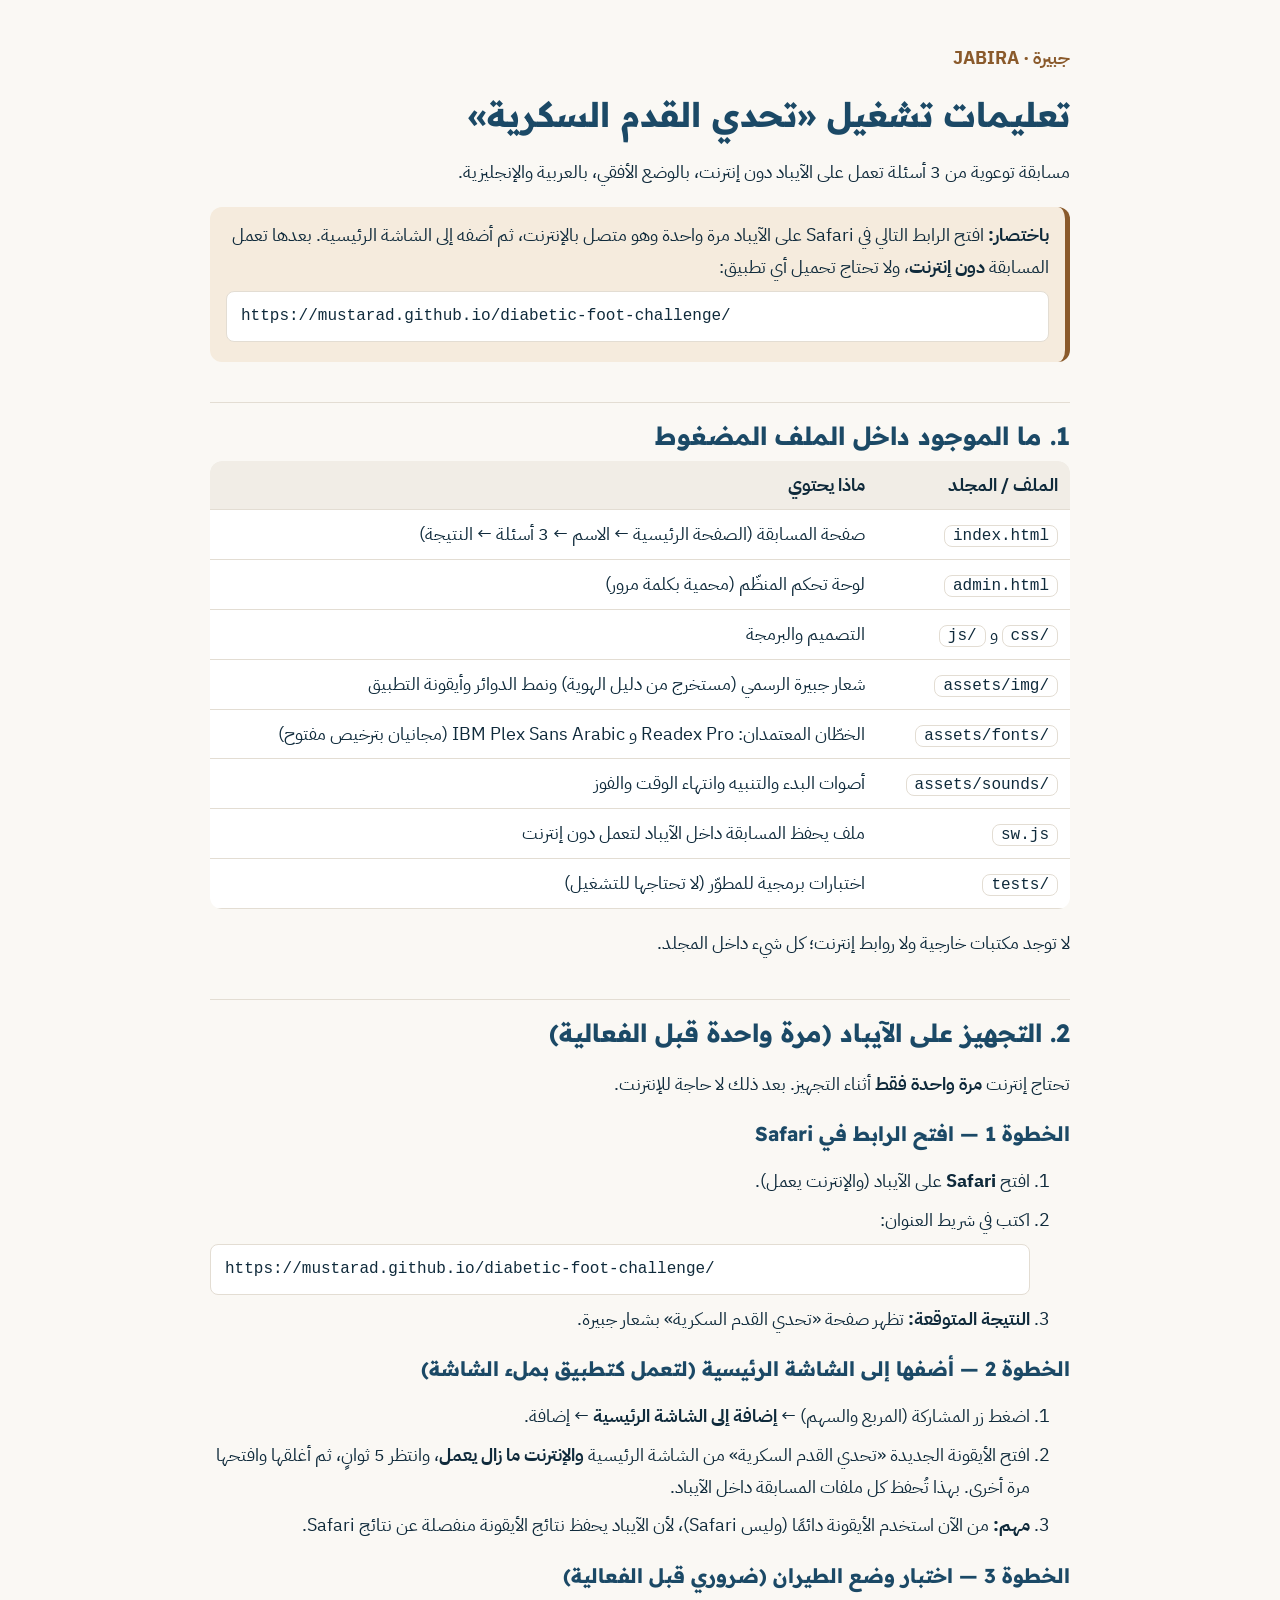
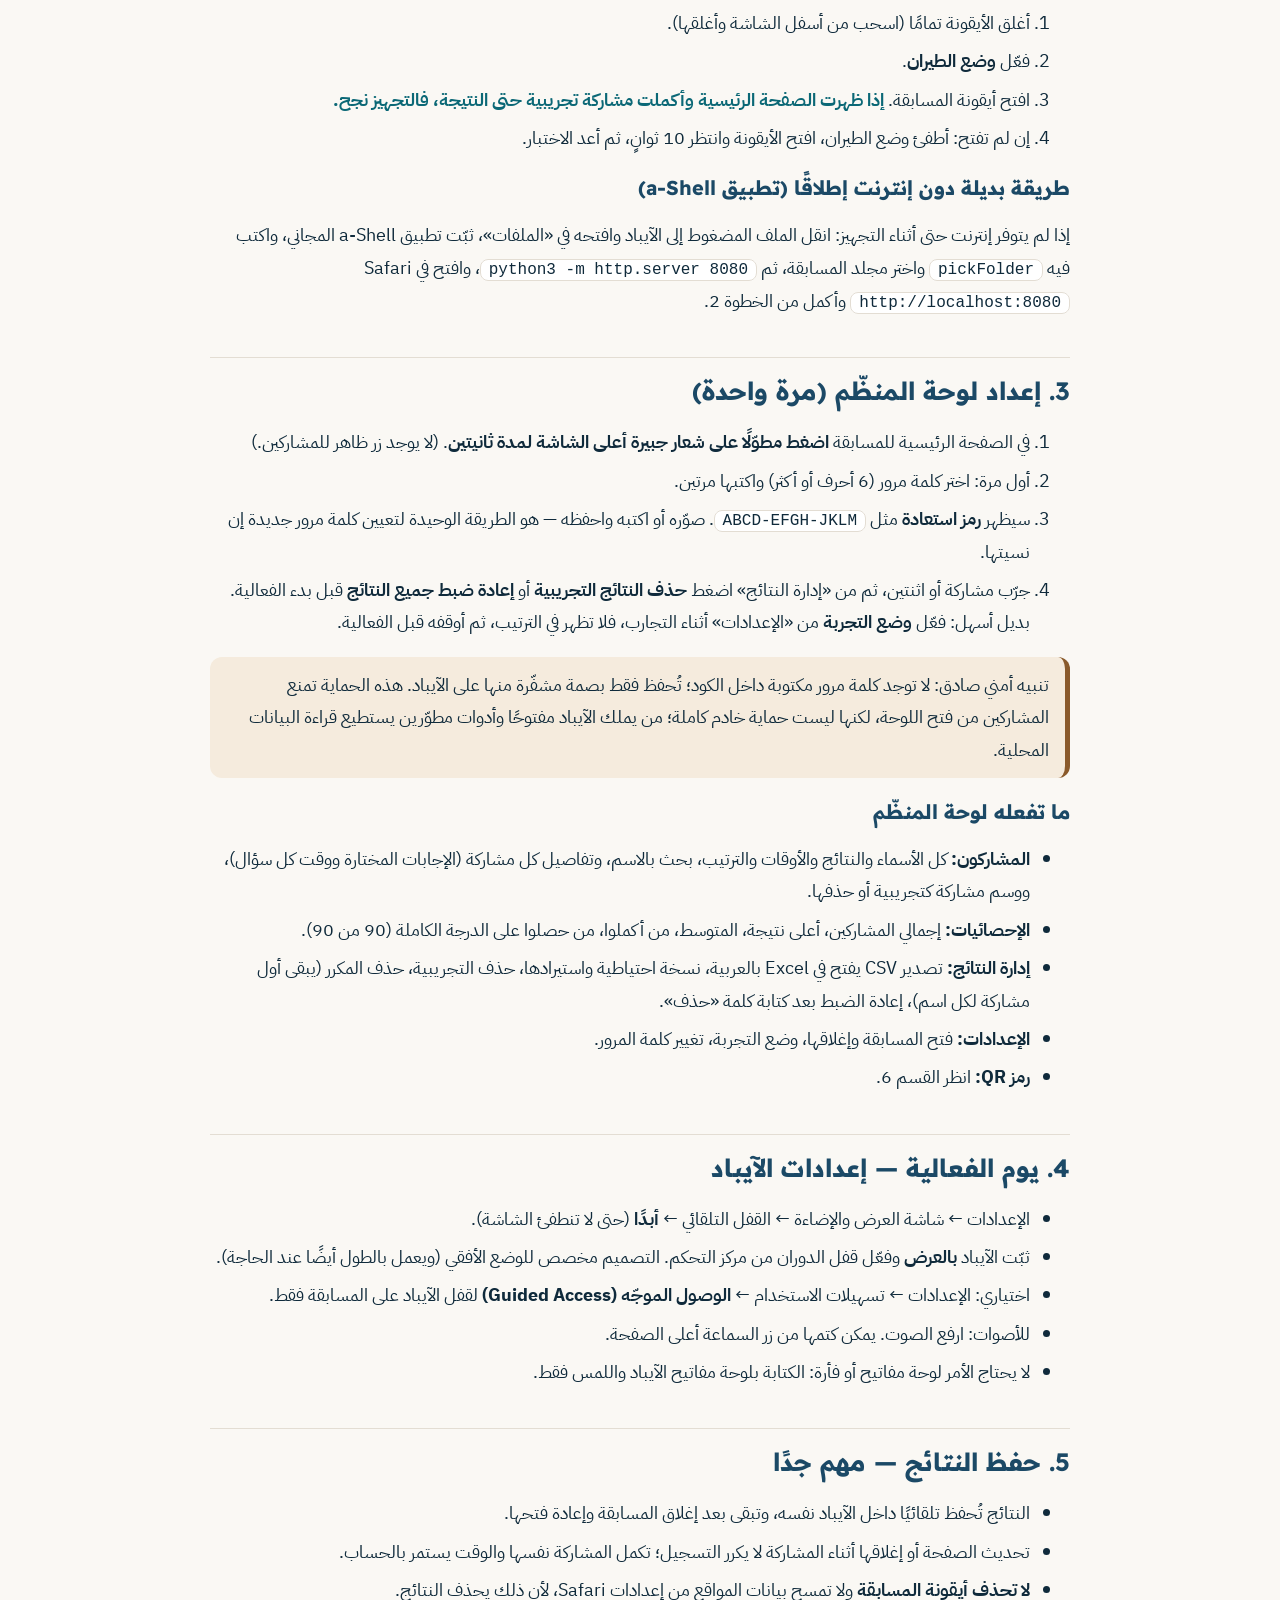
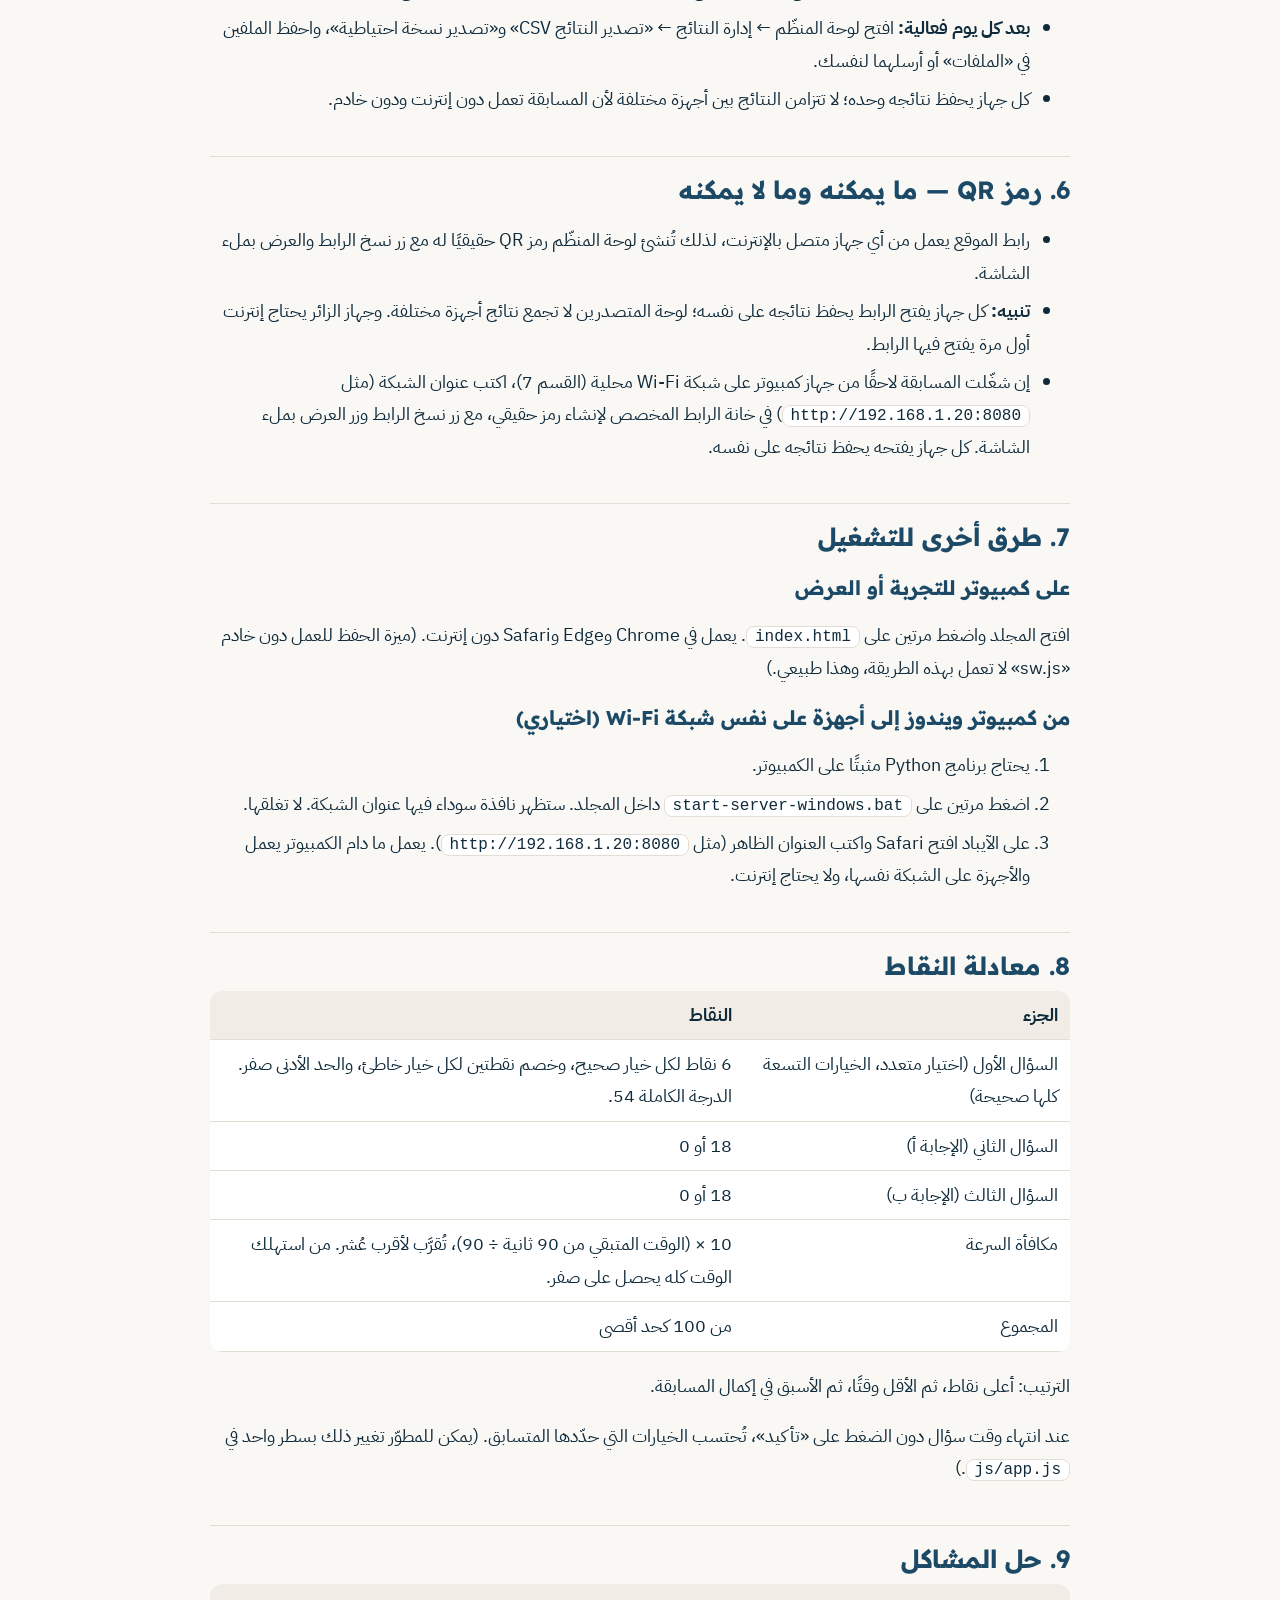
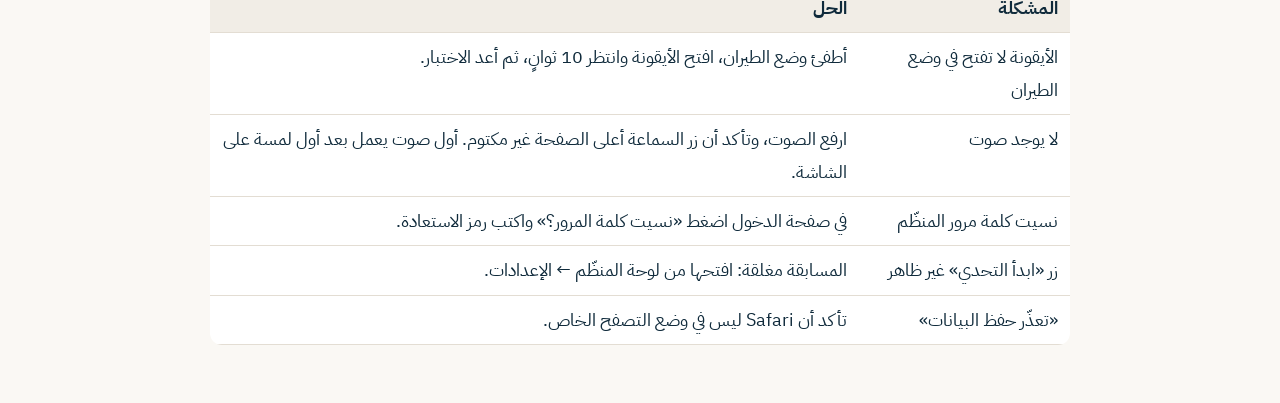
==== تعليمات-التشغيل.html @ d50e0507 "Diabetic Foot Challenge: offline iPad quiz (JABIRA identity) Co-Authored-By: Claude Opus 5.5 <norepl" ====
<!doctype html>
<html lang="ar" dir="rtl">
<head>
<meta charset="utf-8">
<meta name="viewport" content="width=device-width, initial-scale=1">
<title>تعليمات تشغيل تحدي القدم السكرية</title>
<style>
  @font-face { font-family: 'IBM Plex Sans Arabic'; src: url('assets/fonts/IBMPlexSansArabic-Regular.ttf'); font-weight: 400; }
  @font-face { font-family: 'IBM Plex Sans Arabic'; src: url('assets/fonts/IBMPlexSansArabic-Bold.ttf'); font-weight: 700; }
  @font-face { font-family: 'Readex Pro'; src: url('assets/fonts/ReadexPro-Variable.ttf'); font-weight: 160 700; }
  :root { --navy:#1B4966; --ink:#0F2A3B; --leather:#8A5A2B; --sand:#FAF8F4; --sand2:#F1EDE6; --line:#E3DDD3; }
  body { margin:0; background:var(--sand); color:var(--ink); font:18px/1.8 'IBM Plex Sans Arabic', system-ui, sans-serif; }
  .wrap { max-width: 860px; margin: 0 auto; padding: 24px 16px 64px; }
  h1, h2, h3 { font-family:'Readex Pro','IBM Plex Sans Arabic',sans-serif; color:var(--navy); line-height:1.35; }
  h1 { font-size: 34px; margin: 8px 0 4px; }
  h2 { font-size: 25px; margin: 40px 0 8px; padding-top: 16px; border-top: 1px solid var(--line); }
  h3 { font-size: 20px; margin: 20px 0 4px; }
  .eyebrow { color: var(--leather); font-weight: 700; }
  ol li, ul li { margin: 6px 0; }
  code, .cmd { direction: ltr; unicode-bidi: isolate; font-family: Menlo, Consolas, monospace; background: #fff; border: 1px solid var(--line); border-radius: 8px; padding: 1px 8px; font-size: 16px; }
  .cmd { display: block; padding: 10px 14px; margin: 8px 0; text-align: left; }
  .box { background:#fff; border:1px solid var(--line); border-radius: 16px; padding: 14px 18px; margin: 12px 0; }
  .note { background: #F5EBDD; border-inline-start: 5px solid var(--leather); border-radius: 12px; padding: 12px 16px; margin: 12px 0; }
  .ok { color: #0B6876; font-weight: 700; }
  table { border-collapse: collapse; width: 100%; background:#fff; border-radius: 12px; overflow: hidden; }
  td, th { border-bottom: 1px solid var(--line); padding: 8px 12px; text-align: start; vertical-align: top; }
  th { background: var(--sand2); }
</style>
</head>
<body><div class="wrap">

<p class="eyebrow">جبيرة · JABIRA</p>
<h1>تعليمات تشغيل «تحدي القدم السكرية»</h1>
<p>مسابقة توعوية من 3 أسئلة تعمل على الآيباد دون إنترنت، بالوضع الأفقي، بالعربية والإنجليزية.</p>

<div class="note"><strong>باختصار:</strong> افتح الرابط التالي في Safari على الآيباد مرة واحدة وهو متصل بالإنترنت، ثم أضفه إلى الشاشة الرئيسية. بعدها تعمل المسابقة <strong>دون إنترنت</strong>، ولا تحتاج تحميل أي تطبيق:<br><span class="cmd">https://mustarad.github.io/diabetic-foot-challenge/</span></div>

<h2>1. ما الموجود داخل الملف المضغوط</h2>
<table>
  <tr><th>الملف / المجلد</th><th>ماذا يحتوي</th></tr>
  <tr><td><code>index.html</code></td><td>صفحة المسابقة (الصفحة الرئيسية ← الاسم ← 3 أسئلة ← النتيجة)</td></tr>
  <tr><td><code>admin.html</code></td><td>لوحة تحكم المنظّم (محمية بكلمة مرور)</td></tr>
  <tr><td><code>css/</code> و <code>js/</code></td><td>التصميم والبرمجة</td></tr>
  <tr><td><code>assets/img/</code></td><td>شعار جبيرة الرسمي (مستخرج من دليل الهوية) ونمط الدوائر وأيقونة التطبيق</td></tr>
  <tr><td><code>assets/fonts/</code></td><td>الخطّان المعتمدان: Readex Pro و IBM Plex Sans Arabic (مجانيان بترخيص مفتوح)</td></tr>
  <tr><td><code>assets/sounds/</code></td><td>أصوات البدء والتنبيه وانتهاء الوقت والفوز</td></tr>
  <tr><td><code>sw.js</code></td><td>ملف يحفظ المسابقة داخل الآيباد لتعمل دون إنترنت</td></tr>
  <tr><td><code>tests/</code></td><td>اختبارات برمجية للمطوّر (لا تحتاجها للتشغيل)</td></tr>
</table>
<p>لا توجد مكتبات خارجية ولا روابط إنترنت؛ كل شيء داخل المجلد.</p>

<h2>2. التجهيز على الآيباد (مرة واحدة قبل الفعالية)</h2>
<p>تحتاج إنترنت <strong>مرة واحدة فقط</strong> أثناء التجهيز. بعد ذلك لا حاجة للإنترنت.</p>

<h3>الخطوة 1 — افتح الرابط في Safari</h3>
<ol>
  <li>افتح <strong>Safari</strong> على الآيباد (والإنترنت يعمل).</li>
  <li>اكتب في شريط العنوان:
    <span class="cmd">https://mustarad.github.io/diabetic-foot-challenge/</span></li>
  <li><strong>النتيجة المتوقعة:</strong> تظهر صفحة «تحدي القدم السكرية» بشعار جبيرة.</li>
</ol>

<h3>الخطوة 2 — أضفها إلى الشاشة الرئيسية (لتعمل كتطبيق بملء الشاشة)</h3>
<ol>
  <li>اضغط زر المشاركة (المربع والسهم) ← <strong>إضافة إلى الشاشة الرئيسية</strong> ← إضافة.</li>
  <li>افتح الأيقونة الجديدة «تحدي القدم السكرية» من الشاشة الرئيسية <strong>والإنترنت ما زال يعمل</strong>، وانتظر 5 ثوانٍ، ثم أغلقها وافتحها مرة أخرى. بهذا تُحفظ كل ملفات المسابقة داخل الآيباد.</li>
  <li><strong>مهم:</strong> من الآن استخدم الأيقونة دائمًا (وليس Safari)، لأن الآيباد يحفظ نتائج الأيقونة منفصلة عن نتائج Safari.</li>
</ol>

<h3>الخطوة 3 — اختبار وضع الطيران (ضروري قبل الفعالية)</h3>
<ol>
  <li>أغلق الأيقونة تمامًا (اسحب من أسفل الشاشة وأغلقها).</li>
  <li>فعّل <strong>وضع الطيران</strong>.</li>
  <li>افتح أيقونة المسابقة. <span class="ok">إذا ظهرت الصفحة الرئيسية وأكملت مشاركة تجريبية حتى النتيجة، فالتجهيز نجح.</span></li>
  <li>إن لم تفتح: أطفئ وضع الطيران، افتح الأيقونة وانتظر 10 ثوانٍ، ثم أعد الاختبار.</li>
</ol>

<h3>طريقة بديلة دون إنترنت إطلاقًا (تطبيق a-Shell)</h3>
<p>إذا لم يتوفر إنترنت حتى أثناء التجهيز: انقل الملف المضغوط إلى الآيباد وافتحه في «الملفات»، ثبّت تطبيق a-Shell المجاني، واكتب فيه <code>pickFolder</code> واختر مجلد المسابقة، ثم <code>python3 -m http.server 8080</code>، وافتح في Safari <code>http://localhost:8080</code> وأكمل من الخطوة 2.</p>

<h2>3. إعداد لوحة المنظّم (مرة واحدة)</h2>
<ol>
  <li>في الصفحة الرئيسية للمسابقة <strong>اضغط مطوّلًا على شعار جبيرة أعلى الشاشة لمدة ثانيتين</strong>. (لا يوجد زر ظاهر للمشاركين.)</li>
  <li>أول مرة: اختر كلمة مرور (6 أحرف أو أكثر) واكتبها مرتين.</li>
  <li>سيظهر <strong>رمز استعادة</strong> مثل <code>ABCD-EFGH-JKLM</code>. صوّره أو اكتبه واحفظه — هو الطريقة الوحيدة لتعيين كلمة مرور جديدة إن نسيتها.</li>
  <li>جرّب مشاركة أو اثنتين، ثم من «إدارة النتائج» اضغط <strong>حذف النتائج التجريبية</strong> أو <strong>إعادة ضبط جميع النتائج</strong> قبل بدء الفعالية.
    <br>بديل أسهل: فعّل <strong>وضع التجربة</strong> من «الإعدادات» أثناء التجارب، فلا تظهر في الترتيب، ثم أوقفه قبل الفعالية.</li>
</ol>
<div class="note">تنبيه أمني صادق: لا توجد كلمة مرور مكتوبة داخل الكود؛ تُحفظ فقط بصمة مشفّرة منها على الآيباد. هذه الحماية تمنع المشاركين من فتح اللوحة، لكنها ليست حماية خادم كاملة؛ من يملك الآيباد مفتوحًا وأدوات مطوّرين يستطيع قراءة البيانات المحلية.</div>

<h3>ما تفعله لوحة المنظّم</h3>
<ul>
  <li><strong>المشاركون:</strong> كل الأسماء والنتائج والأوقات والترتيب، بحث بالاسم، وتفاصيل كل مشاركة (الإجابات المختارة ووقت كل سؤال)، ووسم مشاركة كتجريبية أو حذفها.</li>
  <li><strong>الإحصائيات:</strong> إجمالي المشاركين، أعلى نتيجة، المتوسط، من أكملوا، من حصلوا على الدرجة الكاملة (90 من 90).</li>
  <li><strong>إدارة النتائج:</strong> تصدير CSV يفتح في Excel بالعربية، نسخة احتياطية واستيرادها، حذف التجريبية، حذف المكرر (يبقى أول مشاركة لكل اسم)، إعادة الضبط بعد كتابة كلمة «حذف».</li>
  <li><strong>الإعدادات:</strong> فتح المسابقة وإغلاقها، وضع التجربة، تغيير كلمة المرور.</li>
  <li><strong>رمز QR:</strong> انظر القسم 6.</li>
</ul>

<h2>4. يوم الفعالية — إعدادات الآيباد</h2>
<ul>
  <li>الإعدادات ← شاشة العرض والإضاءة ← القفل التلقائي ← <strong>أبدًا</strong> (حتى لا تنطفئ الشاشة).</li>
  <li>ثبّت الآيباد <strong>بالعرض</strong> وفعّل قفل الدوران من مركز التحكم. التصميم مخصص للوضع الأفقي (ويعمل بالطول أيضًا عند الحاجة).</li>
  <li>اختياري: الإعدادات ← تسهيلات الاستخدام ← <strong>الوصول الموجّه (Guided Access)</strong> لقفل الآيباد على المسابقة فقط.</li>
  <li>للأصوات: ارفع الصوت. يمكن كتمها من زر السماعة أعلى الصفحة.</li>
  <li>لا يحتاج الأمر لوحة مفاتيح أو فأرة: الكتابة بلوحة مفاتيح الآيباد واللمس فقط.</li>
</ul>

<h2>5. حفظ النتائج — مهم جدًا</h2>
<ul>
  <li>النتائج تُحفظ تلقائيًا داخل الآيباد نفسه، وتبقى بعد إغلاق المسابقة وإعادة فتحها.</li>
  <li>تحديث الصفحة أو إغلاقها أثناء المشاركة لا يكرر التسجيل؛ تكمل المشاركة نفسها والوقت يستمر بالحساب.</li>
  <li><strong>لا تحذف أيقونة المسابقة</strong> ولا تمسح بيانات المواقع من إعدادات Safari، لأن ذلك يحذف النتائج.</li>
  <li><strong>بعد كل يوم فعالية:</strong> افتح لوحة المنظّم ← إدارة النتائج ← «تصدير النتائج CSV» و«تصدير نسخة احتياطية»، واحفظ الملفين في «الملفات» أو أرسلهما لنفسك.</li>
  <li>كل جهاز يحفظ نتائجه وحده؛ لا تتزامن النتائج بين أجهزة مختلفة لأن المسابقة تعمل دون إنترنت ودون خادم.</li>
</ul>

<h2>6. رمز QR — ما يمكنه وما لا يمكنه</h2>
<ul>
  <li>رابط الموقع يعمل من أي جهاز متصل بالإنترنت، لذلك تُنشئ لوحة المنظّم رمز QR حقيقيًا له مع زر نسخ الرابط والعرض بملء الشاشة.</li><li><strong>تنبيه:</strong> كل جهاز يفتح الرابط يحفظ نتائجه على نفسه؛ لوحة المتصدرين لا تجمع نتائج أجهزة مختلفة. وجهاز الزائر يحتاج إنترنت أول مرة يفتح فيها الرابط.</li>
  <li>إن شغّلت المسابقة لاحقًا من جهاز كمبيوتر على شبكة Wi-Fi محلية (القسم 7)، اكتب عنوان الشبكة (مثل <code>http://192.168.1.20:8080</code>) في خانة الرابط المخصص لإنشاء رمز حقيقي، مع زر نسخ الرابط وزر العرض بملء الشاشة. كل جهاز يفتحه يحفظ نتائجه على نفسه.</li>
</ul>

<h2>7. طرق أخرى للتشغيل</h2>
<h3>على كمبيوتر للتجربة أو العرض</h3>
<p>افتح المجلد واضغط مرتين على <code>index.html</code>. يعمل في Chrome وEdge وSafari دون إنترنت. (ميزة الحفظ للعمل دون خادم «sw.js» لا تعمل بهذه الطريقة، وهذا طبيعي.)</p>
<h3>من كمبيوتر ويندوز إلى أجهزة على نفس شبكة Wi-Fi (اختياري)</h3>
<ol>
  <li>يحتاج برنامج Python مثبتًا على الكمبيوتر.</li>
  <li>اضغط مرتين على <code>start-server-windows.bat</code> داخل المجلد. ستظهر نافذة سوداء فيها عنوان الشبكة. لا تغلقها.</li>
  <li>على الآيباد افتح Safari واكتب العنوان الظاهر (مثل <code>http://192.168.1.20:8080</code>). يعمل ما دام الكمبيوتر يعمل والأجهزة على الشبكة نفسها، ولا يحتاج إنترنت.</li>
</ol>

<h2>8. معادلة النقاط</h2>
<table>
  <tr><th>الجزء</th><th>النقاط</th></tr>
  <tr><td>السؤال الأول (اختيار متعدد، الخيارات التسعة كلها صحيحة)</td><td>6 نقاط لكل خيار صحيح، وخصم نقطتين لكل خيار خاطئ، والحد الأدنى صفر. الدرجة الكاملة 54.</td></tr>
  <tr><td>السؤال الثاني (الإجابة أ)</td><td>18 أو 0</td></tr>
  <tr><td>السؤال الثالث (الإجابة ب)</td><td>18 أو 0</td></tr>
  <tr><td>مكافأة السرعة</td><td>10 × (الوقت المتبقي من 90 ثانية ÷ 90)، تُقرَّب لأقرب عُشر. من استهلك الوقت كله يحصل على صفر.</td></tr>
  <tr><td>المجموع</td><td>من 100 كحد أقصى</td></tr>
</table>
<p>الترتيب: أعلى نقاط، ثم الأقل وقتًا، ثم الأسبق في إكمال المسابقة.</p>
<p>عند انتهاء وقت سؤال دون الضغط على «تأكيد»، تُحتسب الخيارات التي حدّدها المتسابق. (يمكن للمطوّر تغيير ذلك بسطر واحد في <code>js/app.js</code>.)</p>

<h2>9. حل المشاكل</h2>
<table>
  <tr><th>المشكلة</th><th>الحل</th></tr>
  <tr><td>الأيقونة لا تفتح في وضع الطيران</td><td>أطفئ وضع الطيران، افتح الأيقونة وانتظر 10 ثوانٍ، ثم أعد الاختبار.</td></tr>
  <tr><td>لا يوجد صوت</td><td>ارفع الصوت، وتأكد أن زر السماعة أعلى الصفحة غير مكتوم. أول صوت يعمل بعد أول لمسة على الشاشة.</td></tr>
  <tr><td>نسيت كلمة مرور المنظّم</td><td>في صفحة الدخول اضغط «نسيت كلمة المرور؟» واكتب رمز الاستعادة.</td></tr>
  <tr><td>زر «ابدأ التحدي» غير ظاهر</td><td>المسابقة مغلقة: افتحها من لوحة المنظّم ← الإعدادات.</td></tr>
  <tr><td>«تعذّر حفظ البيانات»</td><td>تأكد أن Safari ليس في وضع التصفح الخاص.</td></tr>
</table>

</div></body>
</html>
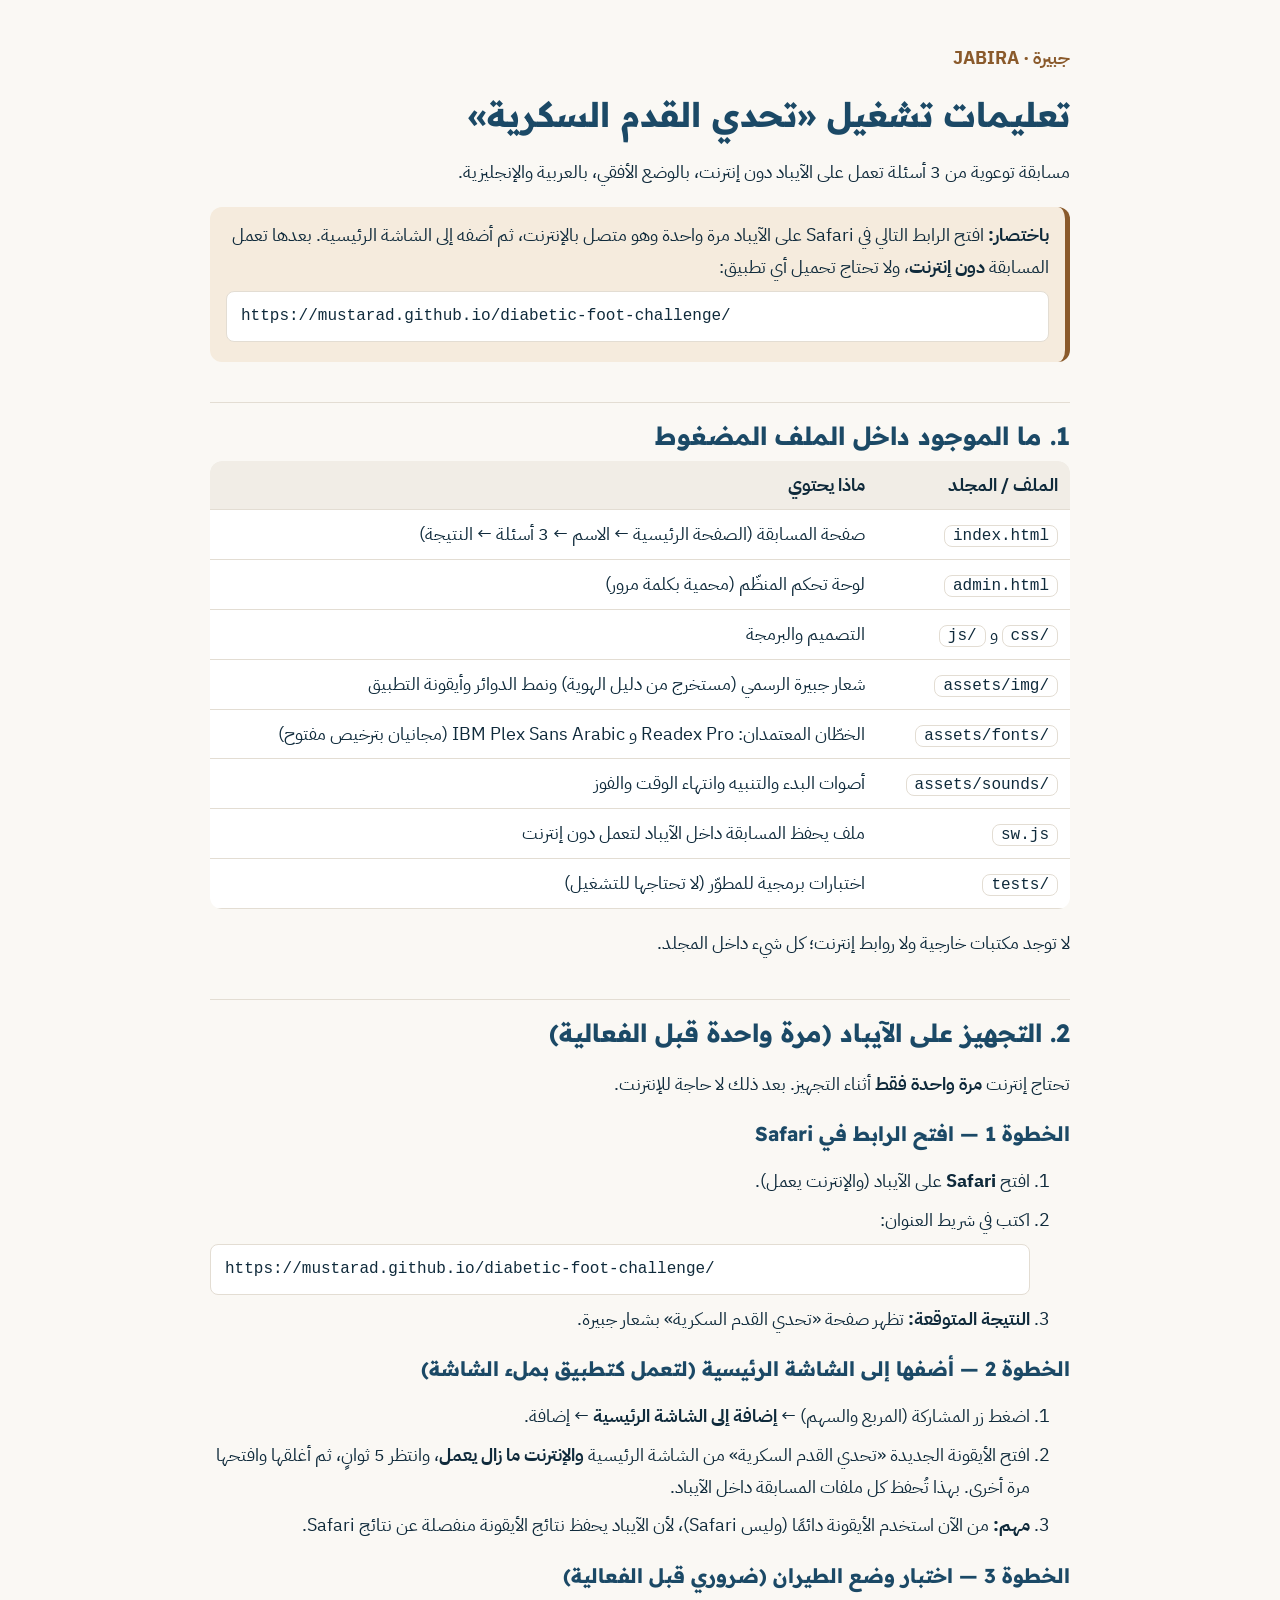
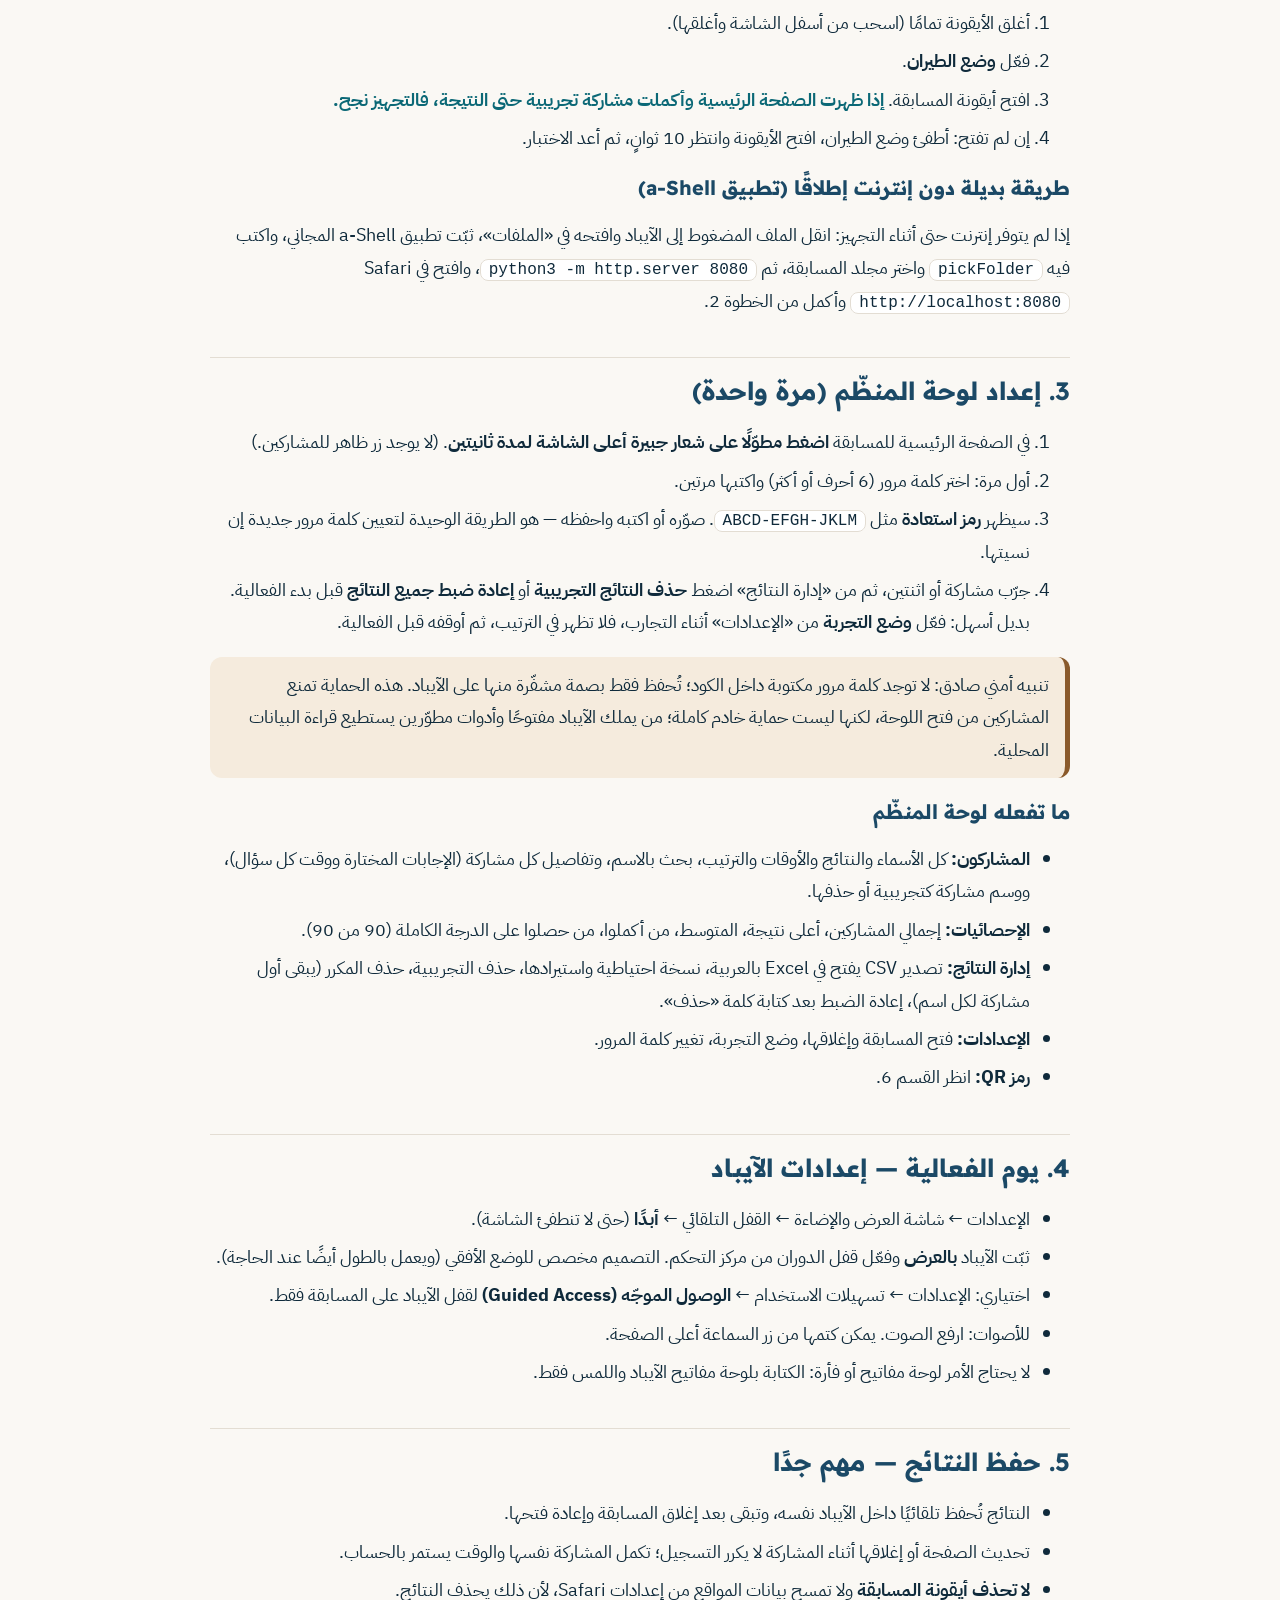
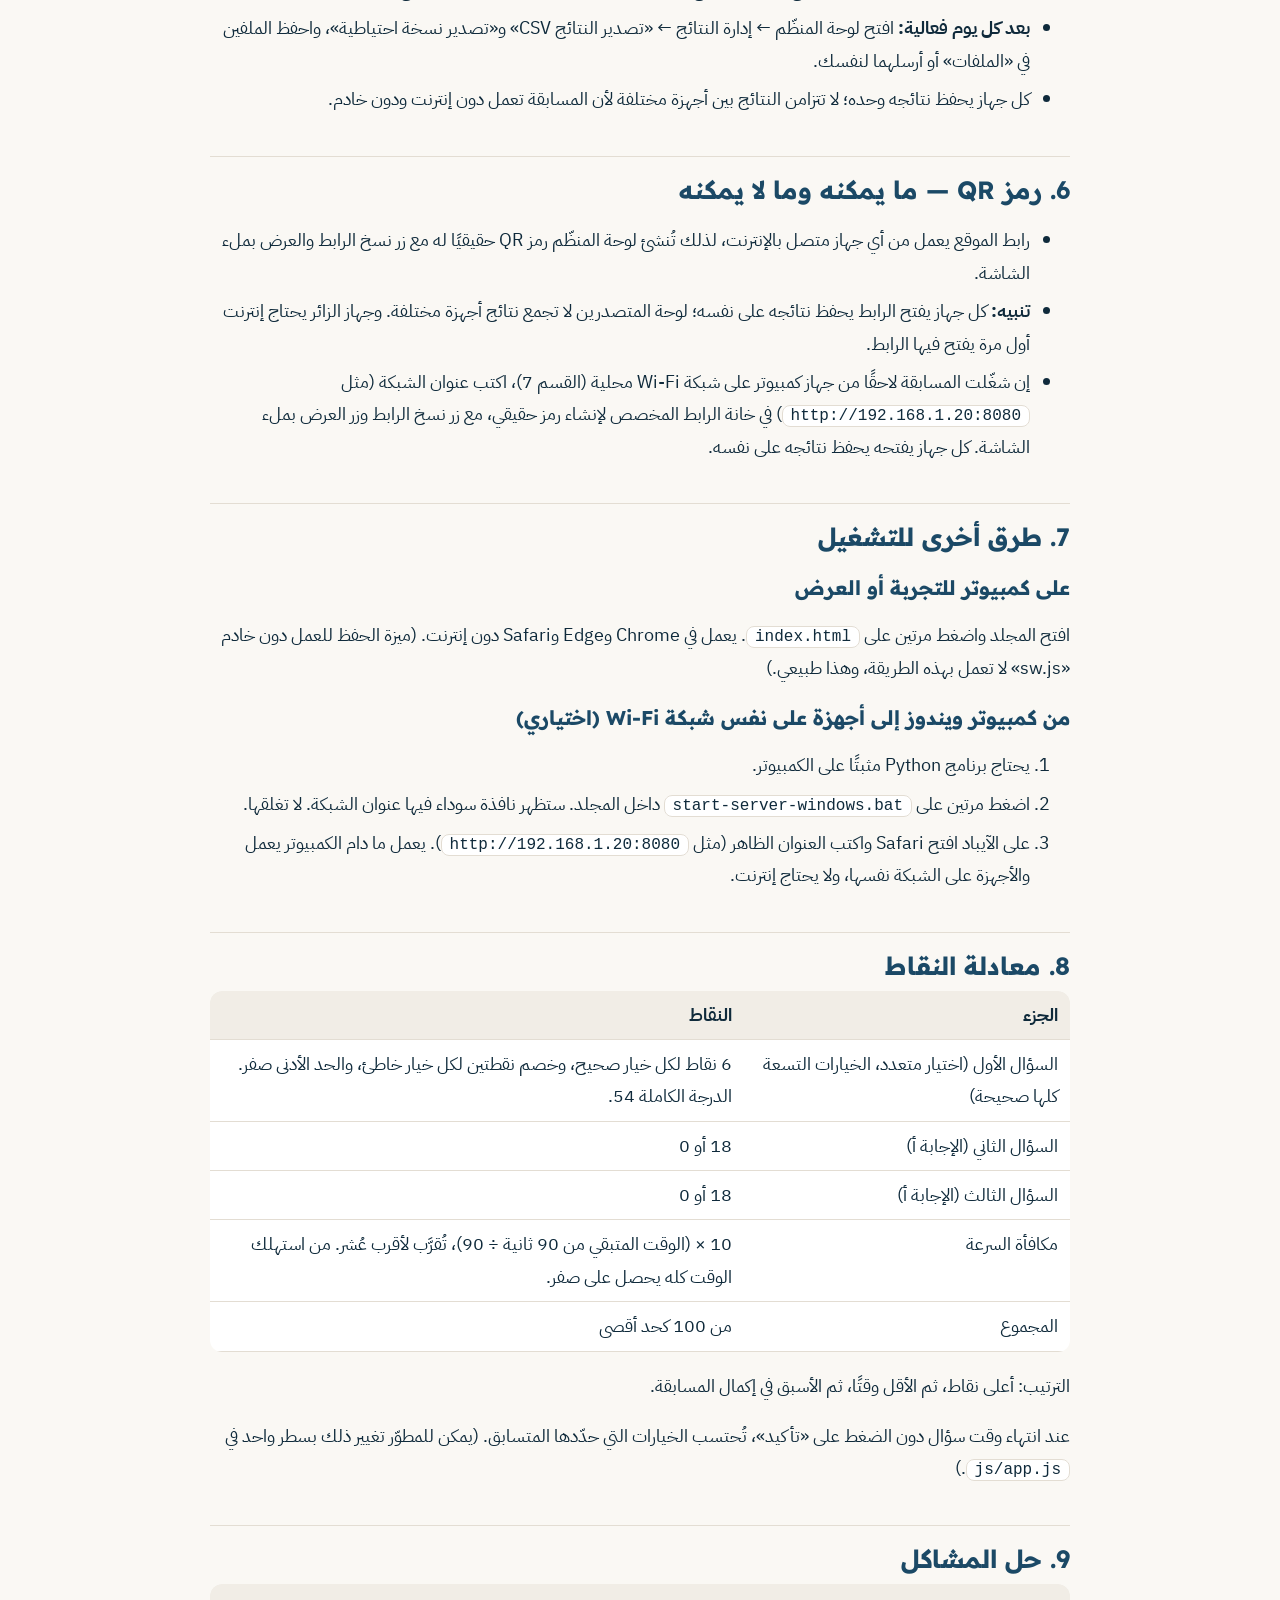
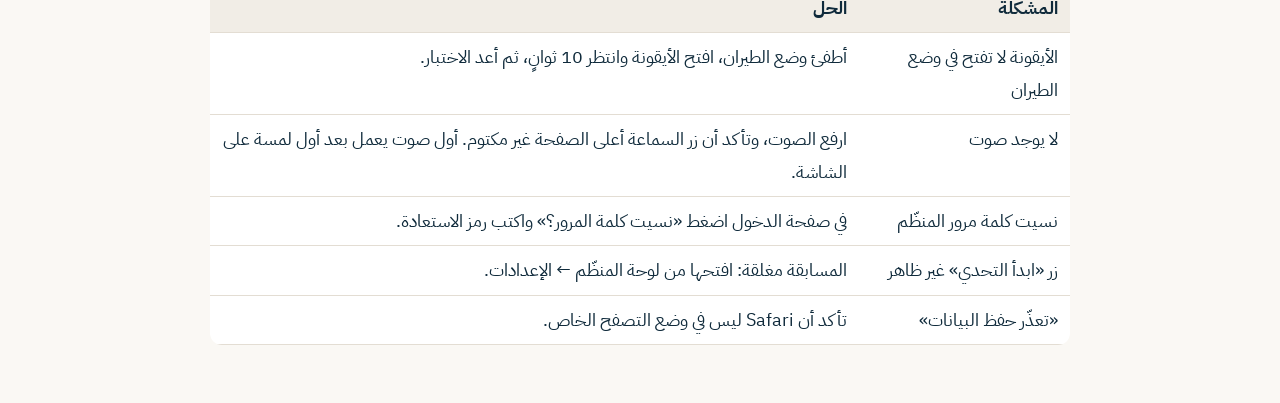
==== commit e82a6316: "Update Q2 and Q3 options; Q3 correct answer is now A Co-Authored-By: Claude Opus 5.5 <noreply@anthro" ====
--- a/تعليمات-التشغيل.html
+++ b/تعليمات-التشغيل.html
@@ -136,7 +136,7 @@
   <tr><th>الجزء</th><th>النقاط</th></tr>
   <tr><td>السؤال الأول (اختيار متعدد، الخيارات التسعة كلها صحيحة)</td><td>6 نقاط لكل خيار صحيح، وخصم نقطتين لكل خيار خاطئ، والحد الأدنى صفر. الدرجة الكاملة 54.</td></tr>
   <tr><td>السؤال الثاني (الإجابة أ)</td><td>18 أو 0</td></tr>
-  <tr><td>السؤال الثالث (الإجابة ب)</td><td>18 أو 0</td></tr>
+  <tr><td>السؤال الثالث (الإجابة أ)</td><td>18 أو 0</td></tr>
   <tr><td>مكافأة السرعة</td><td>10 × (الوقت المتبقي من 90 ثانية ÷ 90)، تُقرَّب لأقرب عُشر. من استهلك الوقت كله يحصل على صفر.</td></tr>
   <tr><td>المجموع</td><td>من 100 كحد أقصى</td></tr>
 </table>
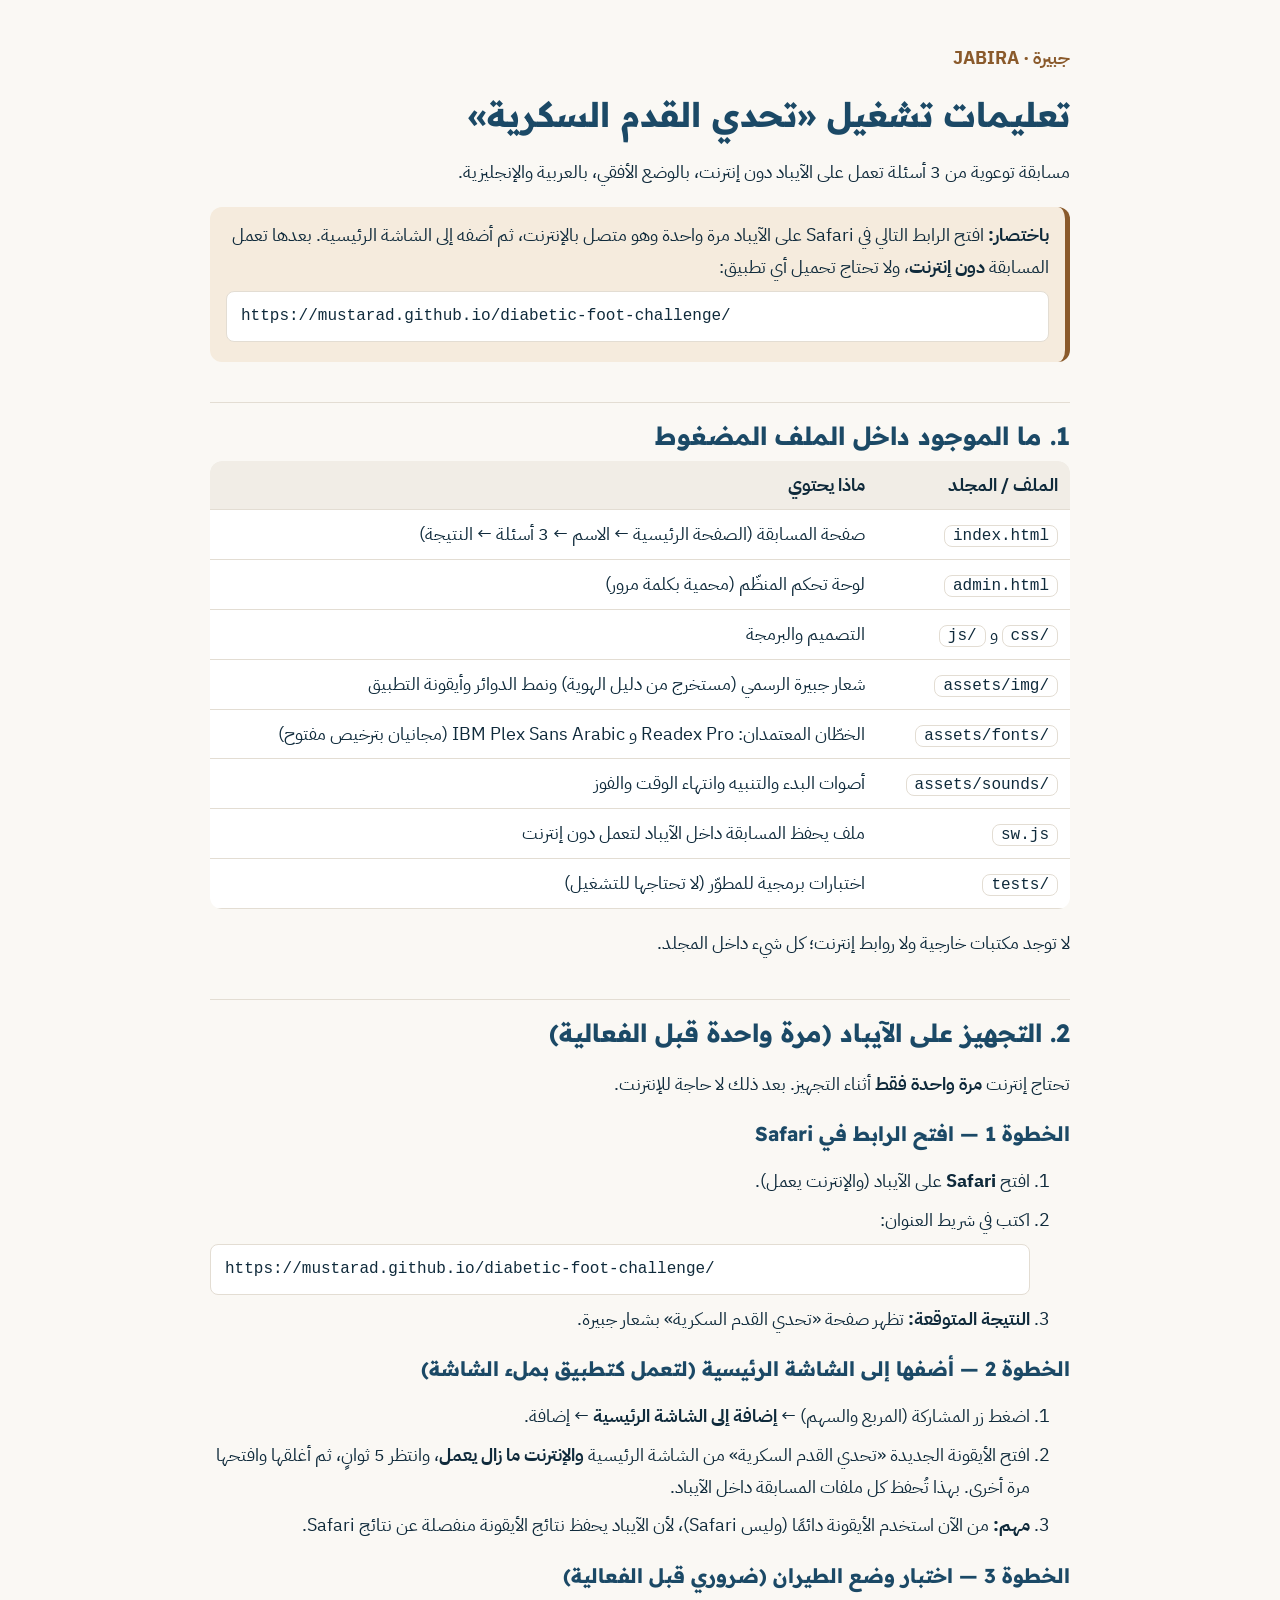
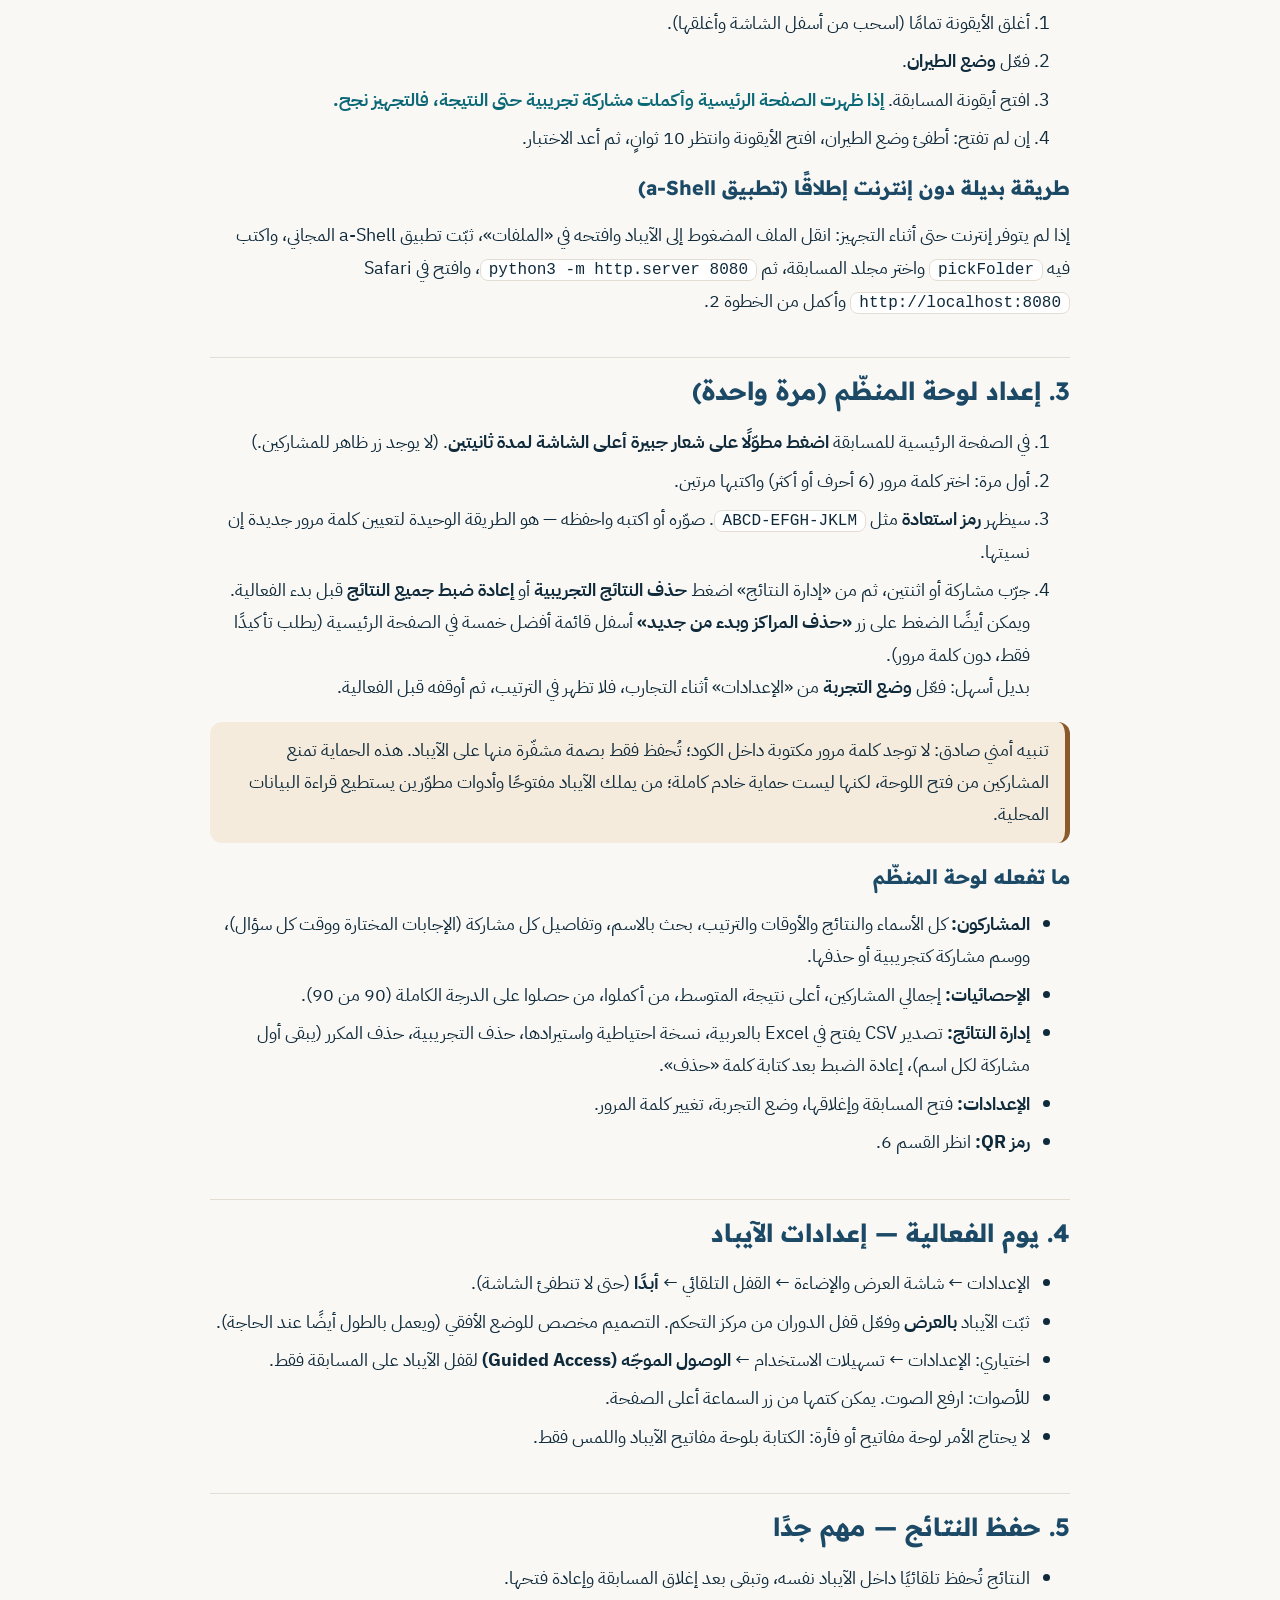
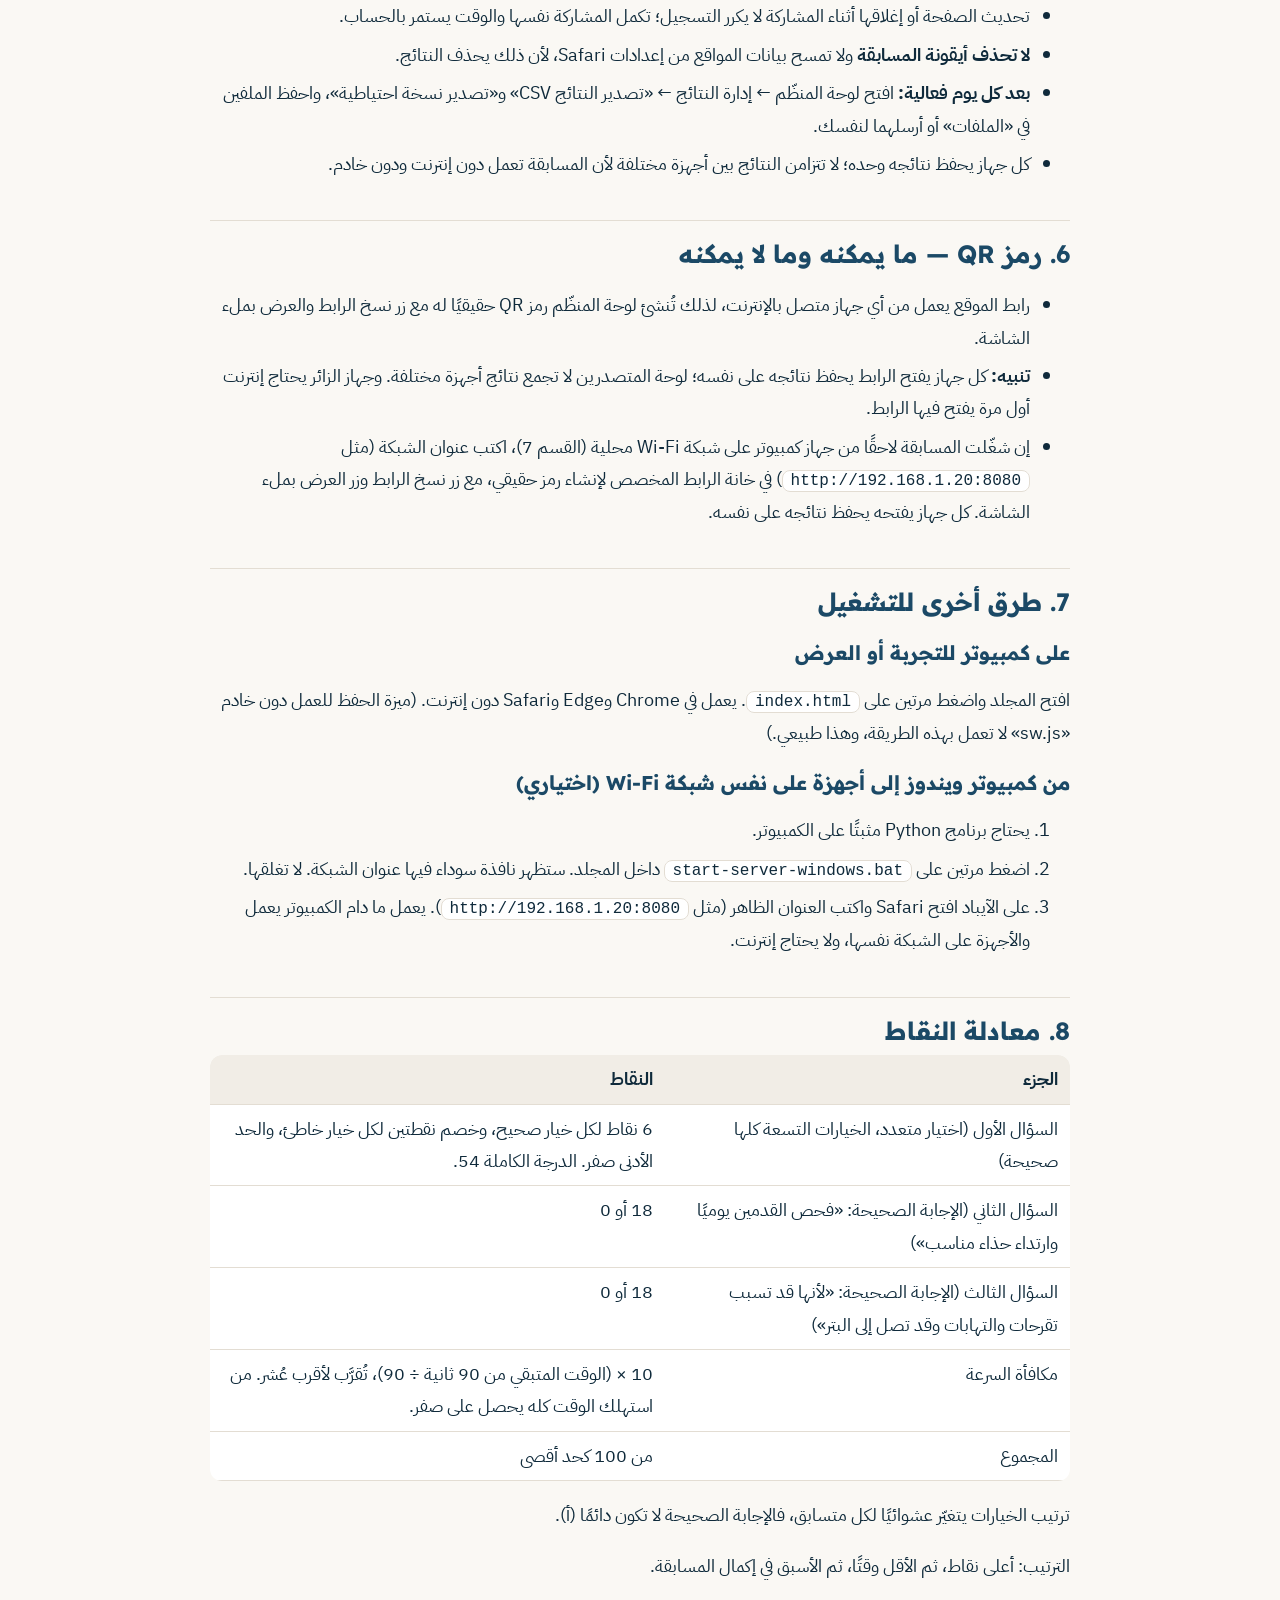
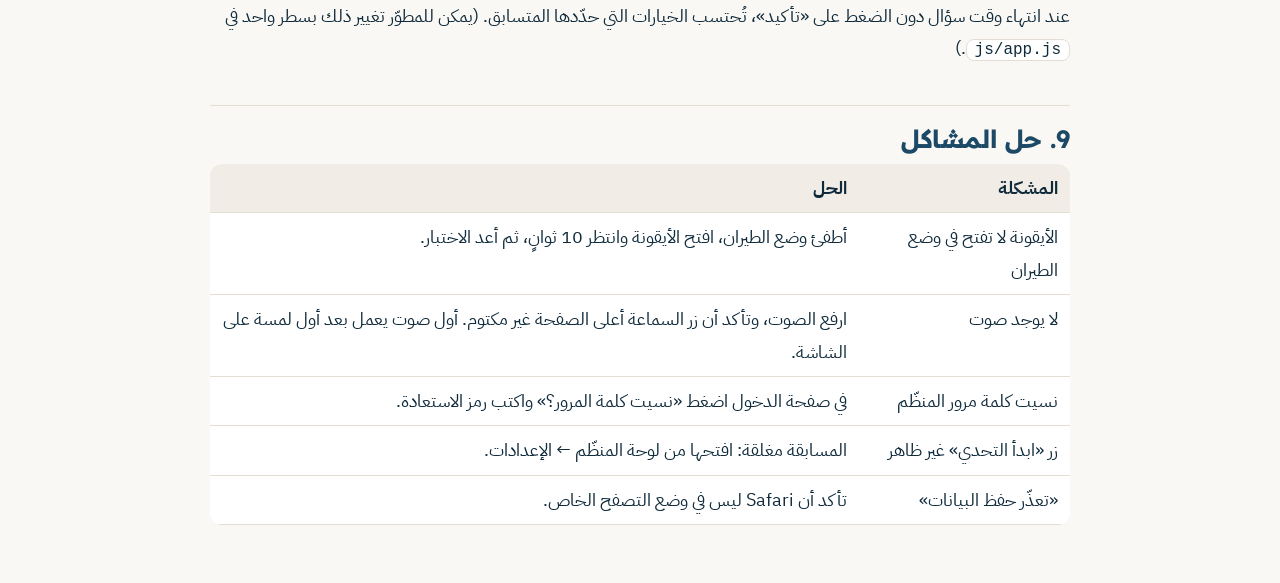
==== commit d24e103d: "Instructions: random answer order and home reset button Co-Authored-By: Claude Opus 5.5 <noreply@ant" ====
--- a/تعليمات-التشغيل.html
+++ b/تعليمات-التشغيل.html
@@ -83,7 +83,7 @@
   <li>في الصفحة الرئيسية للمسابقة <strong>اضغط مطوّلًا على شعار جبيرة أعلى الشاشة لمدة ثانيتين</strong>. (لا يوجد زر ظاهر للمشاركين.)</li>
   <li>أول مرة: اختر كلمة مرور (6 أحرف أو أكثر) واكتبها مرتين.</li>
   <li>سيظهر <strong>رمز استعادة</strong> مثل <code>ABCD-EFGH-JKLM</code>. صوّره أو اكتبه واحفظه — هو الطريقة الوحيدة لتعيين كلمة مرور جديدة إن نسيتها.</li>
-  <li>جرّب مشاركة أو اثنتين، ثم من «إدارة النتائج» اضغط <strong>حذف النتائج التجريبية</strong> أو <strong>إعادة ضبط جميع النتائج</strong> قبل بدء الفعالية.
+  <li>جرّب مشاركة أو اثنتين، ثم من «إدارة النتائج» اضغط <strong>حذف النتائج التجريبية</strong> أو <strong>إعادة ضبط جميع النتائج</strong> قبل بدء الفعالية. ويمكن أيضًا الضغط على زر <strong>«حذف المراكز وبدء من جديد»</strong> أسفل قائمة أفضل خمسة في الصفحة الرئيسية (يطلب تأكيدًا فقط، دون كلمة مرور).
     <br>بديل أسهل: فعّل <strong>وضع التجربة</strong> من «الإعدادات» أثناء التجارب، فلا تظهر في الترتيب، ثم أوقفه قبل الفعالية.</li>
 </ol>
 <div class="note">تنبيه أمني صادق: لا توجد كلمة مرور مكتوبة داخل الكود؛ تُحفظ فقط بصمة مشفّرة منها على الآيباد. هذه الحماية تمنع المشاركين من فتح اللوحة، لكنها ليست حماية خادم كاملة؛ من يملك الآيباد مفتوحًا وأدوات مطوّرين يستطيع قراءة البيانات المحلية.</div>
@@ -135,11 +135,12 @@
 <table>
   <tr><th>الجزء</th><th>النقاط</th></tr>
   <tr><td>السؤال الأول (اختيار متعدد، الخيارات التسعة كلها صحيحة)</td><td>6 نقاط لكل خيار صحيح، وخصم نقطتين لكل خيار خاطئ، والحد الأدنى صفر. الدرجة الكاملة 54.</td></tr>
-  <tr><td>السؤال الثاني (الإجابة أ)</td><td>18 أو 0</td></tr>
-  <tr><td>السؤال الثالث (الإجابة أ)</td><td>18 أو 0</td></tr>
+  <tr><td>السؤال الثاني (الإجابة الصحيحة: «فحص القدمين يوميًا وارتداء حذاء مناسب»)</td><td>18 أو 0</td></tr>
+  <tr><td>السؤال الثالث (الإجابة الصحيحة: «لأنها قد تسبب تقرحات والتهابات وقد تصل إلى البتر»)</td><td>18 أو 0</td></tr>
   <tr><td>مكافأة السرعة</td><td>10 × (الوقت المتبقي من 90 ثانية ÷ 90)، تُقرَّب لأقرب عُشر. من استهلك الوقت كله يحصل على صفر.</td></tr>
   <tr><td>المجموع</td><td>من 100 كحد أقصى</td></tr>
 </table>
+<p>ترتيب الخيارات يتغيّر عشوائيًا لكل متسابق، فالإجابة الصحيحة لا تكون دائمًا (أ).</p>
 <p>الترتيب: أعلى نقاط، ثم الأقل وقتًا، ثم الأسبق في إكمال المسابقة.</p>
 <p>عند انتهاء وقت سؤال دون الضغط على «تأكيد»، تُحتسب الخيارات التي حدّدها المتسابق. (يمكن للمطوّر تغيير ذلك بسطر واحد في <code>js/app.js</code>.)</p>
 
